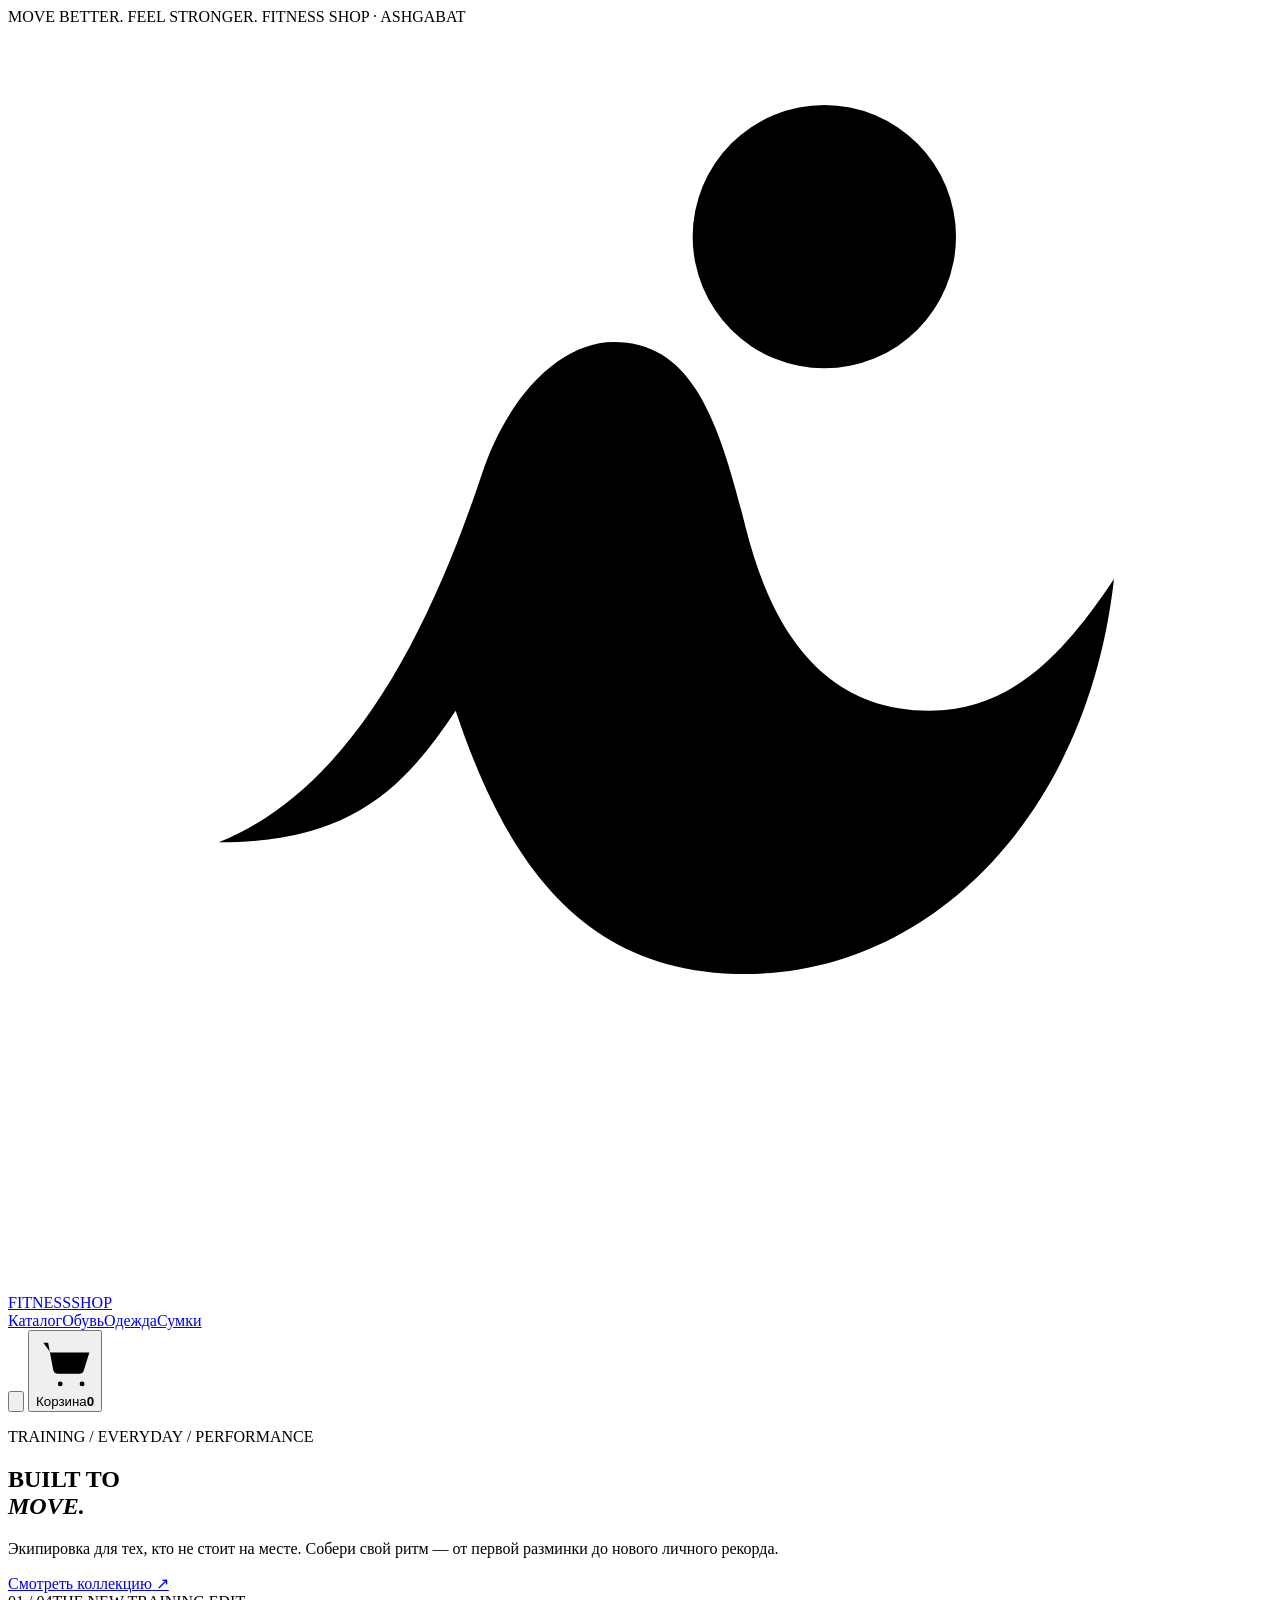
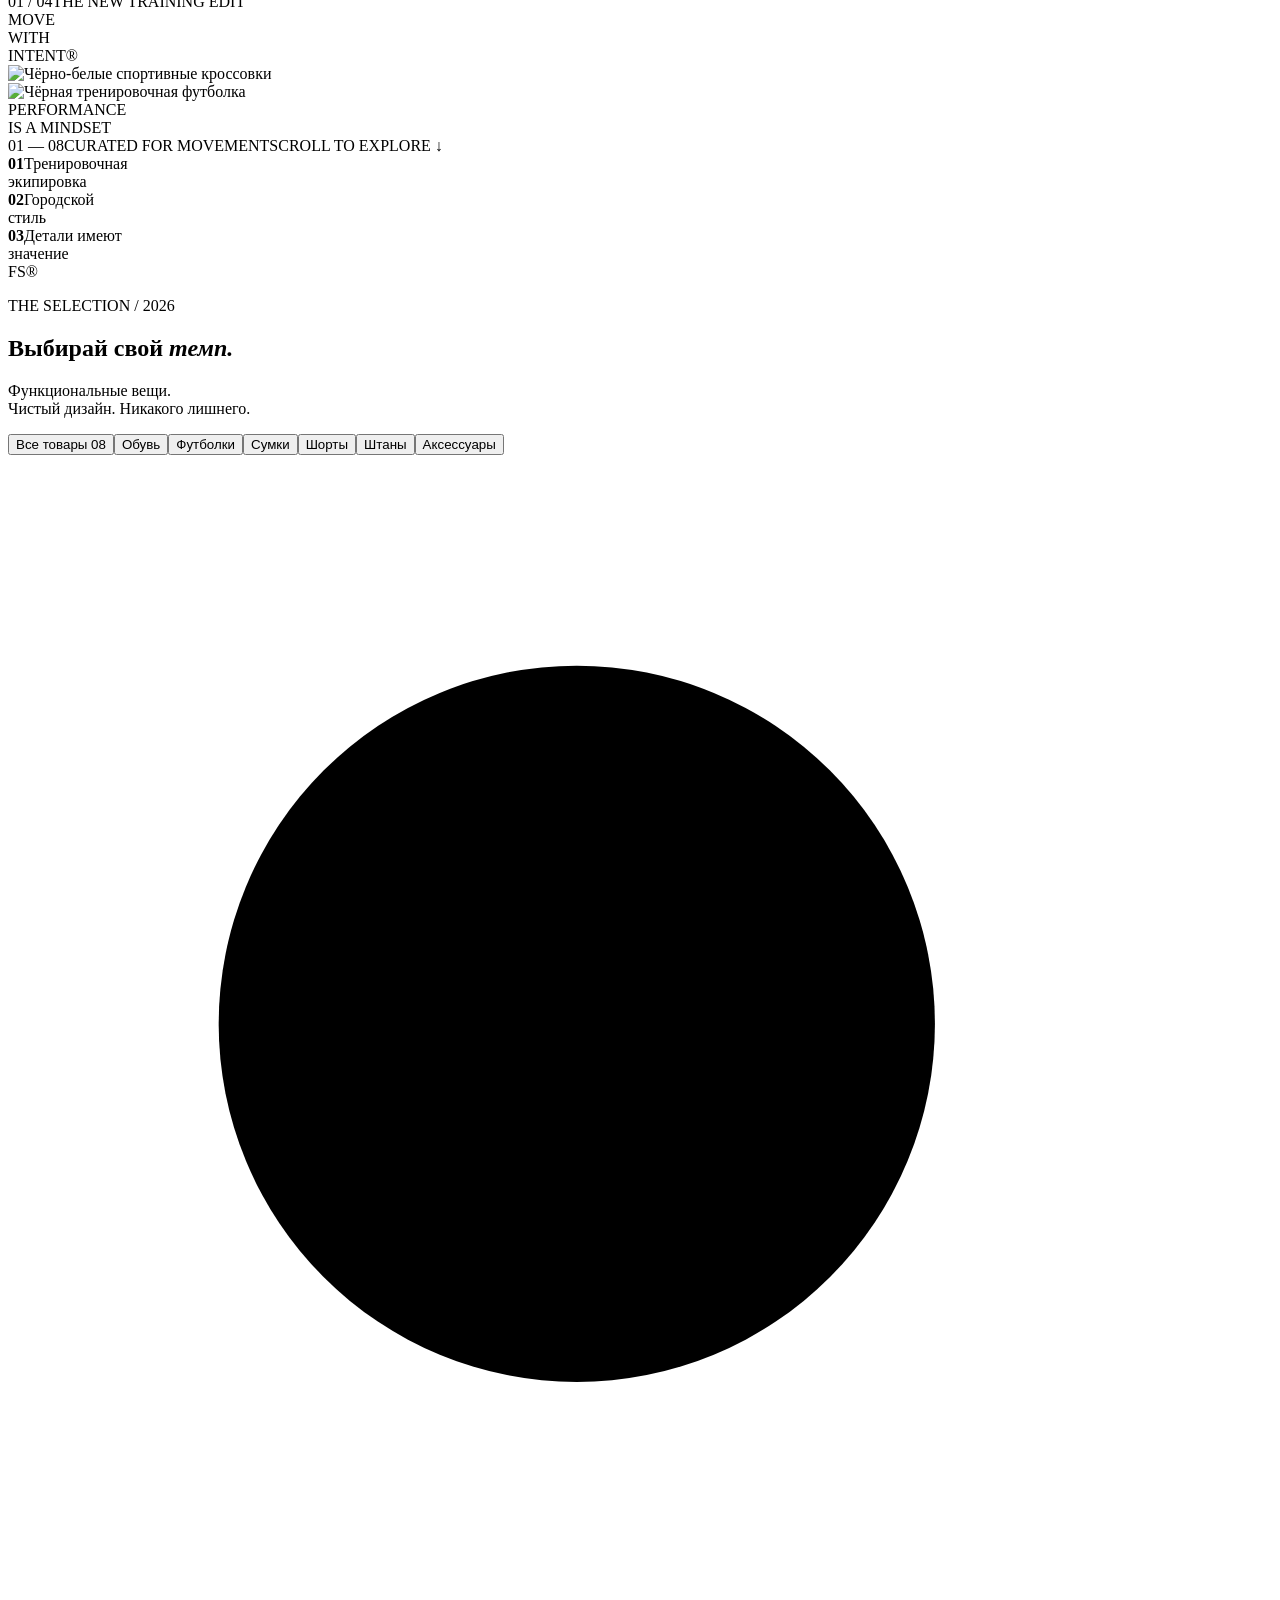
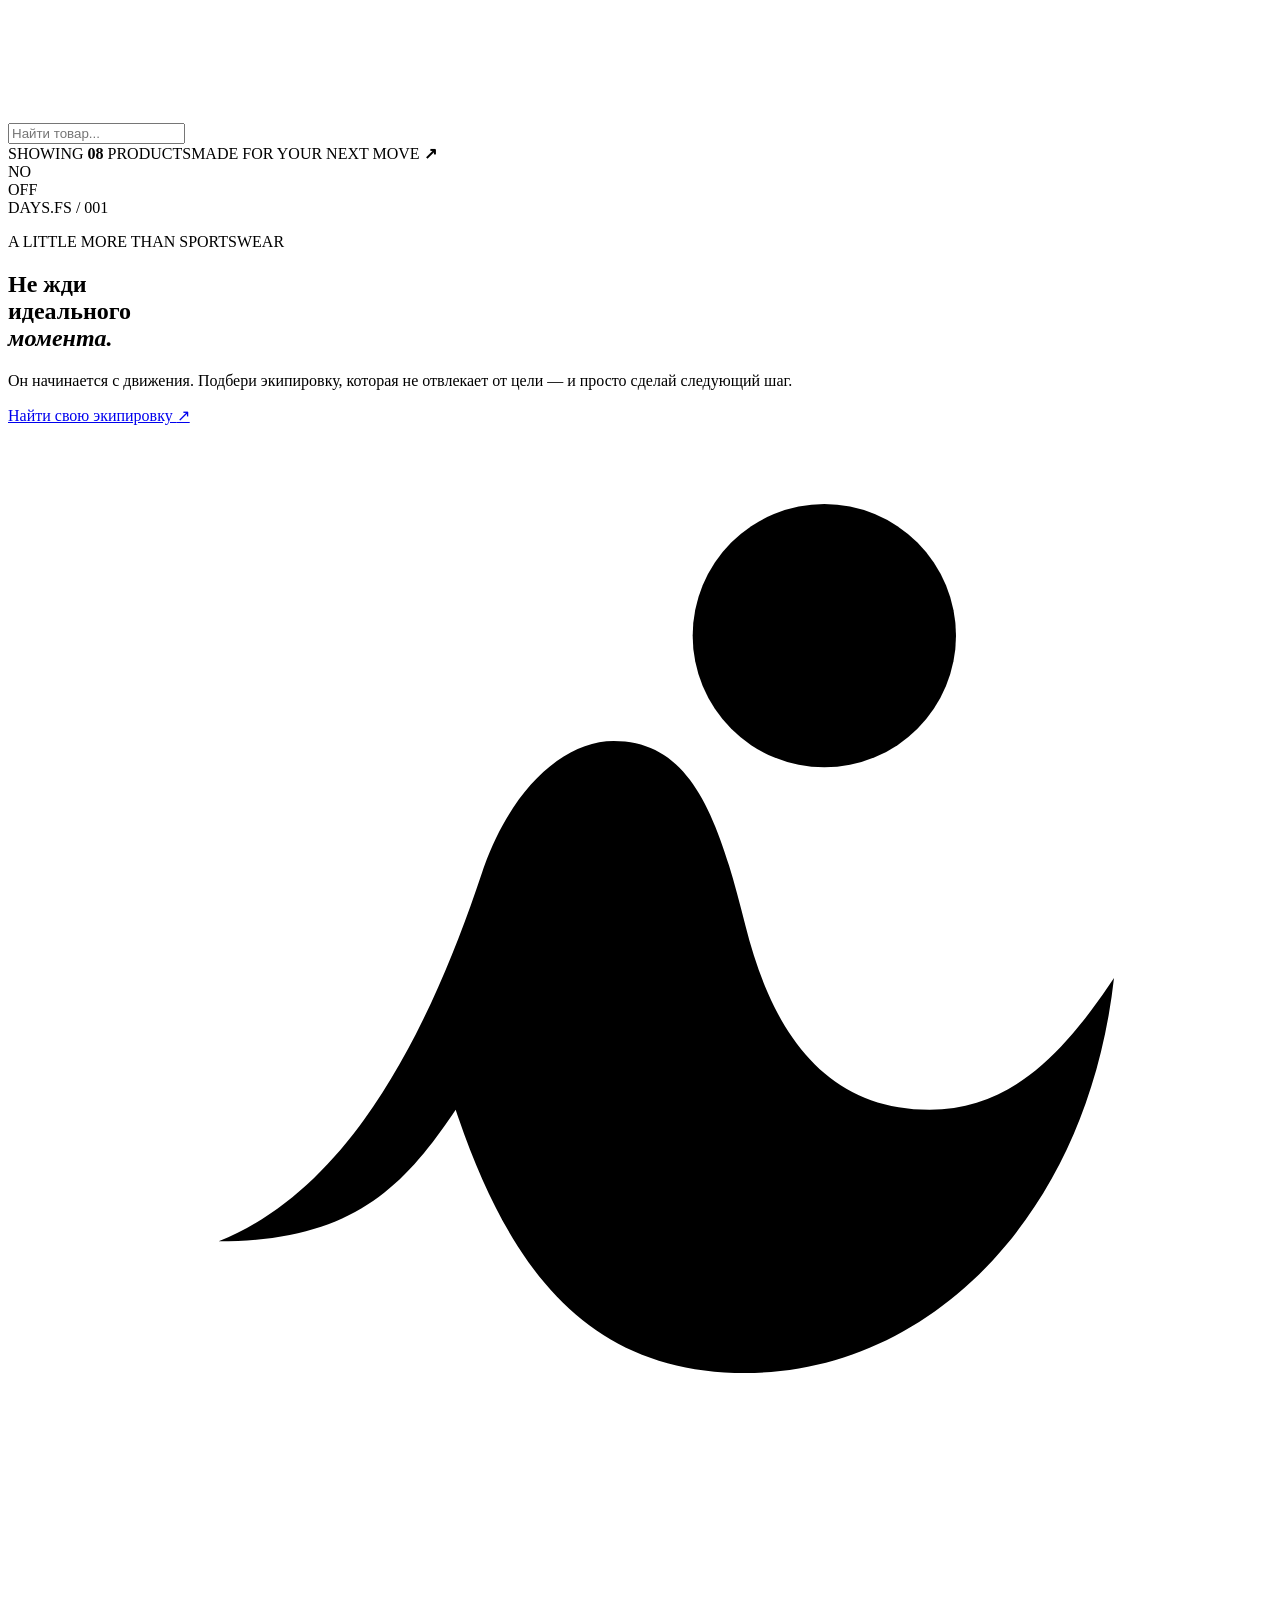
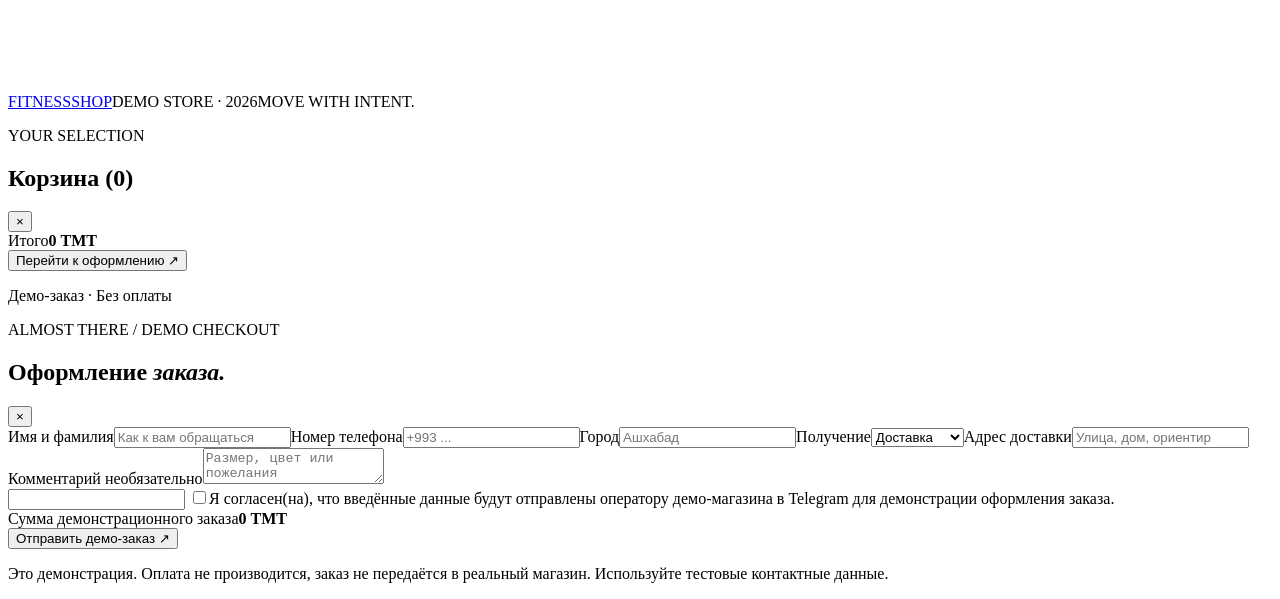
==== static/index.html @ 8b92c431 "Rename index.html to static/index.html" ====
<!doctype html>
<html lang="ru">
<head>
  <meta charset="utf-8">
  <meta name="viewport" content="width=device-width, initial-scale=1, viewport-fit=cover">
  <meta name="theme-color" content="#09090d">
  <meta name="description" content="Fitness Shop — спортивная одежда, обувь и аксессуары.">
  <title>FITNESS SHOP — Move with intent</title>
  <link rel="preload" href="/static/style.css" as="style">
  <link rel="stylesheet" href="/static/style.css">
</head>
<body>
  <div class="announcement"><span class="pulse"></span> MOVE BETTER. FEEL STRONGER. <span class="announcement-right">FITNESS SHOP · ASHGABAT</span></div>
  <header class="site-header">
    <a class="brand" href="#home" aria-label="Fitness Shop — главная">
      <span class="brand-mark" aria-hidden="true"><svg viewBox="0 0 48 48"><path d="M8 31c5-2 8-8 10-14 1-3 3-5 5-5 3 0 4 3 5 7 1 4 3 7 7 7 3 0 5-2 7-5-1 9-7 15-14 15-6 0-9-4-11-10-2 3-4 5-9 5Z"/><circle cx="31" cy="8" r="5"/></svg></span>
      <span class="brand-type">FITNESS<span>SHOP</span></span>
    </a>
    <nav class="desktop-nav" aria-label="Основная навигация">
      <a href="#catalog">Каталог</a><a href="#catalog" data-filter-link="Кроссовки">Обувь</a><a href="#catalog" data-filter-link="Футболки">Одежда</a><a href="#catalog" data-filter-link="Сумки">Сумки</a>
    </nav>
    <div class="header-actions">
      <button class="icon-button search-toggle" id="searchToggle" aria-label="Поиск"><svg viewBox="0 0 24 24"><circle cx="10.8" cy="10.8" r="6.8"/><path d="m16 16 5 5"/></svg></button>
      <button class="cart-button" id="openCart" aria-label="Открыть корзину"><svg viewBox="0 0 24 24"><path d="M3 4h2l2.1 11.2a2 2 0 0 0 2 1.6h8.7a2 2 0 0 0 2-1.6L22 8H6"/><circle cx="10" cy="21" r="1"/><circle cx="19" cy="21" r="1"/></svg><span>Корзина</span><b id="cartCount">0</b></button>
    </div>
  </header>

  <main id="home">
    <section class="hero">
      <div class="hero-copy">
        <p class="eyebrow"><span></span> TRAINING / EVERYDAY / PERFORMANCE</p>
        <h1>BUILT TO<br><em>MOVE.</em></h1>
        <p class="hero-description">Экипировка для тех, кто не стоит на месте. Собери свой ритм — от первой разминки до нового личного рекорда.</p>
        <a class="primary-cta" href="#catalog">Смотреть коллекцию <span>↗</span></a>
        <div class="hero-meta"><span>01 / 04</span><span class="meta-line"></span><span>THE NEW TRAINING EDIT</span></div>
      </div>
      <div class="hero-visual" aria-label="Спортивная экипировка">
        <div class="hero-orbit orbit-one"></div><div class="hero-orbit orbit-two"></div>
        <div class="hero-stamp">MOVE<br>WITH<br>INTENT<span>®</span></div>
        <div class="hero-product hero-shoe"><img alt="Чёрно-белые спортивные кроссовки"></div>
        <div class="hero-product hero-shirt"><img alt="Чёрная тренировочная футболка"></div>
        <div class="hero-side-note">PERFORMANCE<br>IS A MINDSET</div>
      </div>
      <div class="hero-bottom"><span>01 — 08</span><span>CURATED FOR MOVEMENT</span><span>SCROLL TO EXPLORE ↓</span></div>
    </section>

    <section class="trust-strip" aria-label="Преимущества"><div><b>01</b><span>Тренировочная<br>экипировка</span></div><div><b>02</b><span>Городской<br>стиль</span></div><div><b>03</b><span>Детали имеют<br>значение</span></div><div class="strip-mark">FS<span>®</span></div></section>

    <section class="catalog-section" id="catalog">
      <div class="section-heading"><div><p class="eyebrow">THE SELECTION / 2026</p><h2>Выбирай свой <em>темп.</em></h2></div><p class="section-note">Функциональные вещи.<br>Чистый дизайн. Никакого лишнего.</p></div>
      <div class="catalog-toolbar">
        <div class="category-tabs" id="categoryTabs"><button class="active" data-category="Все">Все товары <span>08</span></button><button data-category="Кроссовки">Обувь</button><button data-category="Футболки">Футболки</button><button data-category="Сумки">Сумки</button><button data-category="Шорты">Шорты</button><button data-category="Штаны">Штаны</button><button data-category="Аксессуары">Аксессуары</button></div>
        <label class="search-field" id="searchField"><svg viewBox="0 0 24 24"><circle cx="10.8" cy="10.8" r="6.8"/><path d="m16 16 5 5"/></svg><input id="productSearch" type="search" placeholder="Найти товар..." autocomplete="off"></label>
      </div>
      <div class="product-grid" id="productGrid" aria-live="polite"></div>
      <div class="catalog-foot"><span>SHOWING <b id="showingCount">08</b> PRODUCTS</span><span>MADE FOR YOUR NEXT MOVE <b>↗</b></span></div>
    </section>

    <section class="manifesto"><div class="manifesto-art"><span class="manifesto-ring"></span><span class="manifesto-word">NO<br>OFF<br>DAYS.</span><span class="manifesto-index">FS / 001</span></div><div class="manifesto-copy"><p class="eyebrow">A LITTLE MORE THAN SPORTSWEAR</p><h2>Не жди<br>идеального<br><em>момента.</em></h2><p>Он начинается с движения. Подбери экипировку, которая не отвлекает от цели — и просто сделай следующий шаг.</p><a href="#catalog" class="text-link">Найти свою экипировку <span>↗</span></a></div></section>
  </main>

  <footer class="footer"><a class="brand footer-brand" href="#home"><span class="brand-mark"><svg viewBox="0 0 48 48"><path d="M8 31c5-2 8-8 10-14 1-3 3-5 5-5 3 0 4 3 5 7 1 4 3 7 7 7 3 0 5-2 7-5-1 9-7 15-14 15-6 0-9-4-11-10-2 3-4 5-9 5Z"/><circle cx="31" cy="8" r="5"/></svg></span><span class="brand-type">FITNESS<span>SHOP</span></span></a><span>DEMO STORE · 2026</span><span>MOVE WITH INTENT.</span></footer>

  <div class="overlay" id="overlay"></div>
  <aside class="cart-drawer" id="cartDrawer" aria-label="Корзина" aria-hidden="true">
    <div class="drawer-head"><div><p class="eyebrow">YOUR SELECTION</p><h2>Корзина <span id="drawerCount">(0)</span></h2></div><button class="close-button" id="closeCart" aria-label="Закрыть">×</button></div>
    <div class="cart-items" id="cartItems"></div>
    <div class="cart-bottom"><div class="subtotal"><span>Итого</span><b id="cartTotal">0 TMT</b></div><button class="primary-cta checkout-start" id="checkoutStart">Перейти к оформлению <span>↗</span></button><p>Демо-заказ · Без оплаты</p></div>
  </aside>

  <section class="checkout-modal" id="checkoutModal" role="dialog" aria-modal="true" aria-labelledby="checkoutTitle" aria-hidden="true">
    <div class="checkout-head"><div><p class="eyebrow">ALMOST THERE / DEMO CHECKOUT</p><h2 id="checkoutTitle">Оформление <em>заказа.</em></h2></div><button class="close-button" id="closeCheckout" aria-label="Закрыть">×</button></div>
    <form id="checkoutForm" novalidate>
      <div class="form-grid"><label>Имя и фамилия<input name="name" autocomplete="name" maxlength="80" placeholder="Как к вам обращаться" required></label><label>Номер телефона<input name="phone" type="tel" autocomplete="tel" maxlength="40" placeholder="+993 ..." required></label><label>Город<input name="city" autocomplete="address-level2" maxlength="80" placeholder="Ашхабад" required></label><label>Получение<select name="method" id="deliveryMethod"><option value="delivery">Доставка</option><option value="pickup">Самовывоз</option></select></label><label class="address-field full-width">Адрес доставки<input name="address" autocomplete="street-address" maxlength="180" placeholder="Улица, дом, ориентир"></label><label class="full-width">Комментарий <span class="optional">необязательно</span><textarea name="comment" rows="2" maxlength="300" placeholder="Размер, цвет или пожелания"></textarea></label></div>
      <input class="hp-field" type="text" name="website" tabindex="-1" autocomplete="off" aria-hidden="true">
      <label class="consent"><input type="checkbox" name="consent" required><span>Я согласен(на), что введённые данные будут отправлены оператору демо-магазина в Telegram для демонстрации оформления заказа.</span></label>
      <div class="checkout-summary"><span>Сумма демонстрационного заказа</span><b id="checkoutTotal">0 TMT</b></div>
      <button class="primary-cta submit-order" type="submit" id="submitOrder">Отправить демо-заказ <span>↗</span></button>
      <p class="form-disclaimer">Это демонстрация. Оплата не производится, заказ не передаётся в реальный магазин. Используйте тестовые контактные данные.</p>
      <div class="form-message" id="formMessage" role="status"></div>
    </form>
  </section>
  <div class="toast" id="toast" role="status"></div>
  <script src="/static/script.js" defer></script>
</body>
</html>
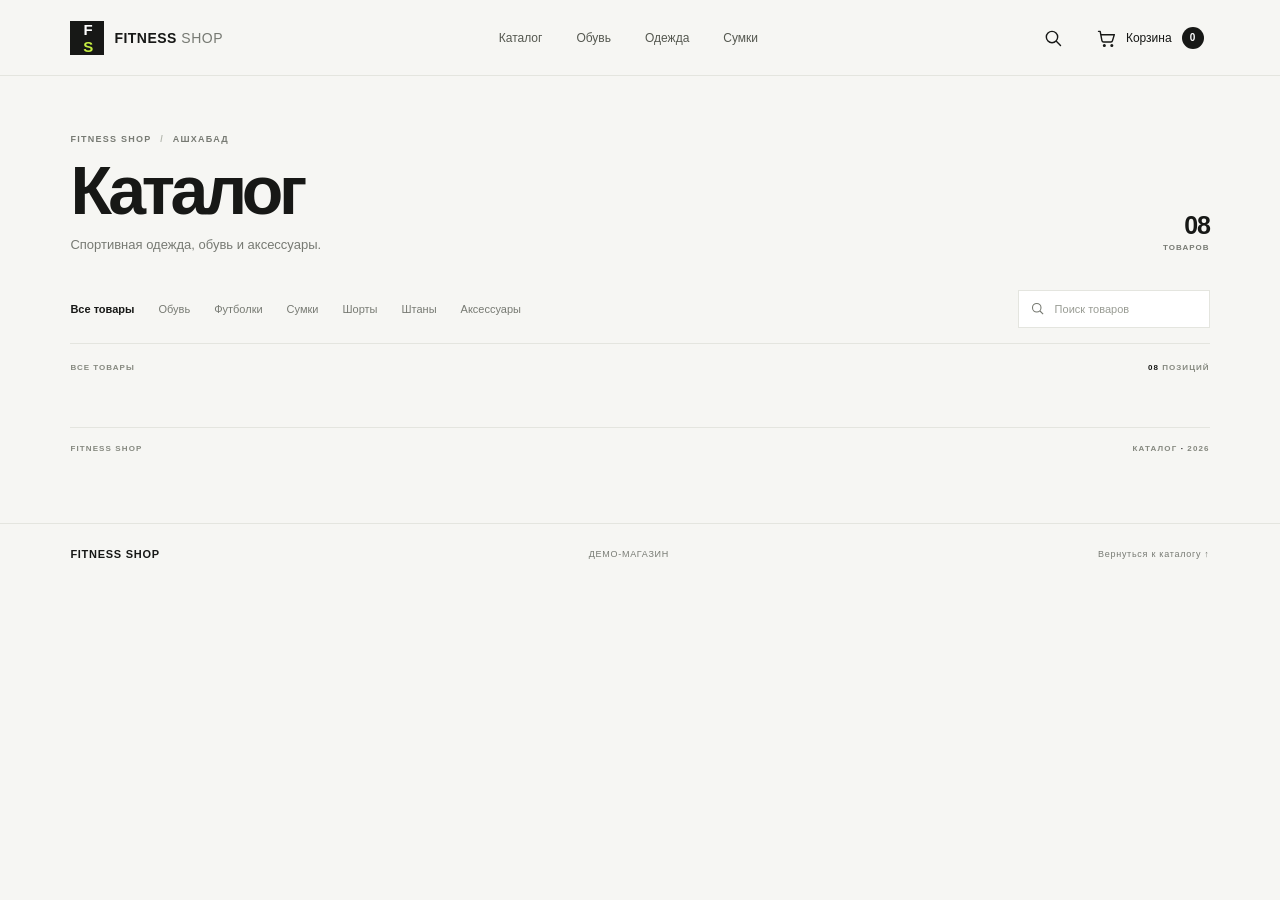
==== commit 7ea0bd44: "Rename index.html to static/index.html" ====
--- a/static/index.html
+++ b/static/index.html
@@ -3,84 +3,206 @@
 <head>
   <meta charset="utf-8">
   <meta name="viewport" content="width=device-width, initial-scale=1, viewport-fit=cover">
-  <meta name="theme-color" content="#09090d">
+  <meta name="theme-color" content="#f6f6f3">
   <meta name="description" content="Fitness Shop — спортивная одежда, обувь и аксессуары.">
-  <title>FITNESS SHOP — Move with intent</title>
+  <title>Fitness Shop — Каталог</title>
   <link rel="preload" href="/static/style.css" as="style">
   <link rel="stylesheet" href="/static/style.css">
 </head>
 <body>
-  <div class="announcement"><span class="pulse"></span> MOVE BETTER. FEEL STRONGER. <span class="announcement-right">FITNESS SHOP · ASHGABAT</span></div>
-  <header class="site-header">
+  <header class="site-header" id="home">
+    <button class="icon-button menu-toggle" id="menuToggle" aria-label="Открыть меню" aria-expanded="false">
+      <svg viewBox="0 0 24 24" aria-hidden="true"><path d="M4 7h16M4 12h16M4 17h16"/></svg>
+    </button>
+
     <a class="brand" href="#home" aria-label="Fitness Shop — главная">
-      <span class="brand-mark" aria-hidden="true"><svg viewBox="0 0 48 48"><path d="M8 31c5-2 8-8 10-14 1-3 3-5 5-5 3 0 4 3 5 7 1 4 3 7 7 7 3 0 5-2 7-5-1 9-7 15-14 15-6 0-9-4-11-10-2 3-4 5-9 5Z"/><circle cx="31" cy="8" r="5"/></svg></span>
-      <span class="brand-type">FITNESS<span>SHOP</span></span>
+      <span class="brand-mark" aria-hidden="true">F<span>S</span></span>
+      <span class="brand-type">FITNESS <b>SHOP</b></span>
     </a>
+
     <nav class="desktop-nav" aria-label="Основная навигация">
-      <a href="#catalog">Каталог</a><a href="#catalog" data-filter-link="Кроссовки">Обувь</a><a href="#catalog" data-filter-link="Футболки">Одежда</a><a href="#catalog" data-filter-link="Сумки">Сумки</a>
+      <a href="#catalog">Каталог</a>
+      <a href="#catalog" data-filter-link="Кроссовки">Обувь</a>
+      <a href="#catalog" data-filter-link="Футболки">Одежда</a>
+      <a href="#catalog" data-filter-link="Сумки">Сумки</a>
     </nav>
+
     <div class="header-actions">
-      <button class="icon-button search-toggle" id="searchToggle" aria-label="Поиск"><svg viewBox="0 0 24 24"><circle cx="10.8" cy="10.8" r="6.8"/><path d="m16 16 5 5"/></svg></button>
-      <button class="cart-button" id="openCart" aria-label="Открыть корзину"><svg viewBox="0 0 24 24"><path d="M3 4h2l2.1 11.2a2 2 0 0 0 2 1.6h8.7a2 2 0 0 0 2-1.6L22 8H6"/><circle cx="10" cy="21" r="1"/><circle cx="19" cy="21" r="1"/></svg><span>Корзина</span><b id="cartCount">0</b></button>
+      <button class="icon-button search-toggle" id="searchToggle" aria-label="Поиск">
+        <svg viewBox="0 0 24 24" aria-hidden="true"><circle cx="10.8" cy="10.8" r="6.8"/><path d="m16 16 5 5"/></svg>
+      </button>
+      <button class="cart-button" id="openCart" aria-label="Открыть корзину">
+        <svg viewBox="0 0 24 24" aria-hidden="true"><path d="M3 4h2l2.1 11.2a2 2 0 0 0 2 1.6h8.7a2 2 0 0 0 2-1.6L22 8H6"/><circle cx="10" cy="21" r="1"/><circle cx="19" cy="21" r="1"/></svg>
+        <span>Корзина</span><b id="cartCount">0</b>
+      </button>
     </div>
   </header>
 
-  <main id="home">
-    <section class="hero">
-      <div class="hero-copy">
-        <p class="eyebrow"><span></span> TRAINING / EVERYDAY / PERFORMANCE</p>
-        <h1>BUILT TO<br><em>MOVE.</em></h1>
-        <p class="hero-description">Экипировка для тех, кто не стоит на месте. Собери свой ритм — от первой разминки до нового личного рекорда.</p>
-        <a class="primary-cta" href="#catalog">Смотреть коллекцию <span>↗</span></a>
-        <div class="hero-meta"><span>01 / 04</span><span class="meta-line"></span><span>THE NEW TRAINING EDIT</span></div>
-      </div>
-      <div class="hero-visual" aria-label="Спортивная экипировка">
-        <div class="hero-orbit orbit-one"></div><div class="hero-orbit orbit-two"></div>
-        <div class="hero-stamp">MOVE<br>WITH<br>INTENT<span>®</span></div>
-        <div class="hero-product hero-shoe"><img alt="Чёрно-белые спортивные кроссовки"></div>
-        <div class="hero-product hero-shirt"><img alt="Чёрная тренировочная футболка"></div>
-        <div class="hero-side-note">PERFORMANCE<br>IS A MINDSET</div>
-      </div>
-      <div class="hero-bottom"><span>01 — 08</span><span>CURATED FOR MOVEMENT</span><span>SCROLL TO EXPLORE ↓</span></div>
+  <main id="main">
+    <section class="catalog-section" id="catalog">
+      <div class="catalog-topline">
+        <div>
+          <p class="eyebrow">FITNESS SHOP <span> / </span> АШХАБАД</p>
+          <h1>Каталог</h1>
+          <p class="catalog-intro">Спортивная одежда, обувь и аксессуары.</p>
+        </div>
+        <span class="catalog-total">08 <small>ТОВАРОВ</small></span>
+      </div>
+
+      <div class="catalog-toolbar">
+        <div class="category-tabs" id="categoryTabs" aria-label="Категории товаров">
+          <button class="active" data-category="Все">Все товары</button>
+          <button data-category="Кроссовки">Обувь</button>
+          <button data-category="Футболки">Футболки</button>
+          <button data-category="Сумки">Сумки</button>
+          <button data-category="Шорты">Шорты</button>
+          <button data-category="Штаны">Штаны</button>
+          <button data-category="Аксессуары">Аксессуары</button>
+        </div>
+        <label class="search-field" id="searchField">
+          <svg viewBox="0 0 24 24" aria-hidden="true"><circle cx="10.8" cy="10.8" r="6.8"/><path d="m16 16 5 5"/></svg>
+          <input id="productSearch" type="search" placeholder="Поиск товаров" autocomplete="off" aria-label="Поиск товаров">
+        </label>
+      </div>
+
+      <div class="catalog-meta">
+        <span>ВСЕ ТОВАРЫ</span>
+        <span><b id="showingCount">08</b> ПОЗИЦИЙ</span>
+      </div>
+      <div class="product-grid" id="productGrid" aria-live="polite"></div>
+      <div class="catalog-foot"><span>FITNESS SHOP</span><span>КАТАЛОГ <b>·</b> 2026</span></div>
     </section>
-
-    <section class="trust-strip" aria-label="Преимущества"><div><b>01</b><span>Тренировочная<br>экипировка</span></div><div><b>02</b><span>Городской<br>стиль</span></div><div><b>03</b><span>Детали имеют<br>значение</span></div><div class="strip-mark">FS<span>®</span></div></section>
-
-    <section class="catalog-section" id="catalog">
-      <div class="section-heading"><div><p class="eyebrow">THE SELECTION / 2026</p><h2>Выбирай свой <em>темп.</em></h2></div><p class="section-note">Функциональные вещи.<br>Чистый дизайн. Никакого лишнего.</p></div>
-      <div class="catalog-toolbar">
-        <div class="category-tabs" id="categoryTabs"><button class="active" data-category="Все">Все товары <span>08</span></button><button data-category="Кроссовки">Обувь</button><button data-category="Футболки">Футболки</button><button data-category="Сумки">Сумки</button><button data-category="Шорты">Шорты</button><button data-category="Штаны">Штаны</button><button data-category="Аксессуары">Аксессуары</button></div>
-        <label class="search-field" id="searchField"><svg viewBox="0 0 24 24"><circle cx="10.8" cy="10.8" r="6.8"/><path d="m16 16 5 5"/></svg><input id="productSearch" type="search" placeholder="Найти товар..." autocomplete="off"></label>
-      </div>
-      <div class="product-grid" id="productGrid" aria-live="polite"></div>
-      <div class="catalog-foot"><span>SHOWING <b id="showingCount">08</b> PRODUCTS</span><span>MADE FOR YOUR NEXT MOVE <b>↗</b></span></div>
-    </section>
-
-    <section class="manifesto"><div class="manifesto-art"><span class="manifesto-ring"></span><span class="manifesto-word">NO<br>OFF<br>DAYS.</span><span class="manifesto-index">FS / 001</span></div><div class="manifesto-copy"><p class="eyebrow">A LITTLE MORE THAN SPORTSWEAR</p><h2>Не жди<br>идеального<br><em>момента.</em></h2><p>Он начинается с движения. Подбери экипировку, которая не отвлекает от цели — и просто сделай следующий шаг.</p><a href="#catalog" class="text-link">Найти свою экипировку <span>↗</span></a></div></section>
   </main>
 
-  <footer class="footer"><a class="brand footer-brand" href="#home"><span class="brand-mark"><svg viewBox="0 0 48 48"><path d="M8 31c5-2 8-8 10-14 1-3 3-5 5-5 3 0 4 3 5 7 1 4 3 7 7 7 3 0 5-2 7-5-1 9-7 15-14 15-6 0-9-4-11-10-2 3-4 5-9 5Z"/><circle cx="31" cy="8" r="5"/></svg></span><span class="brand-type">FITNESS<span>SHOP</span></span></a><span>DEMO STORE · 2026</span><span>MOVE WITH INTENT.</span></footer>
+  <footer class="footer">
+    <a class="footer-brand" href="#home">FITNESS SHOP</a>
+    <span>ДЕМО-МАГАЗИН</span>
+    <a href="#catalog">Вернуться к каталогу ↑</a>
+  </footer>
+
+  <nav class="bottom-nav" aria-label="Нижняя навигация">
+    <a class="bottom-link active" href="#home">
+      <svg viewBox="0 0 24 24" aria-hidden="true"><path d="m3 10 9-7 9 7v10a1 1 0 0 1-1 1h-5v-7H9v7H4a1 1 0 0 1-1-1Z"/></svg>
+      <span>Главная</span>
+    </a>
+    <a class="bottom-link" href="#catalog">
+      <svg viewBox="0 0 24 24" aria-hidden="true"><rect x="4" y="4" width="6" height="6" rx="1"/><rect x="14" y="4" width="6" height="6" rx="1"/><rect x="4" y="14" width="6" height="6" rx="1"/><rect x="14" y="14" width="6" height="6" rx="1"/></svg>
+      <span>Каталог</span>
+    </a>
+    <button class="bottom-link" type="button" id="bottomSearch">
+      <svg viewBox="0 0 24 24" aria-hidden="true"><circle cx="10.8" cy="10.8" r="6.8"/><path d="m16 16 5 5"/></svg>
+      <span>Поиск</span>
+    </button>
+    <button class="bottom-link bottom-cart" type="button" id="bottomCart">
+      <span class="bottom-cart-icon"><svg viewBox="0 0 24 24" aria-hidden="true"><path d="M3 4h2l2.1 11.2a2 2 0 0 0 2 1.6h8.7a2 2 0 0 0 2-1.6L22 8H6"/><circle cx="10" cy="21" r="1"/><circle cx="19" cy="21" r="1"/></svg><i id="bottomCartCount">0</i></span>
+      <span>Корзина</span>
+    </button>
+  </nav>
 
   <div class="overlay" id="overlay"></div>
+
+  <aside class="menu-drawer" id="menuDrawer" aria-label="Меню магазина" aria-hidden="true">
+    <div class="menu-head">
+      <a class="brand" href="#home"><span class="brand-mark">F<span>S</span></span><span class="brand-type">FITNESS <b>SHOP</b></span></a>
+      <button class="close-button" id="menuClose" aria-label="Закрыть меню">×</button>
+    </div>
+    <p class="menu-caption">НАВИГАЦИЯ</p>
+    <nav class="menu-links">
+      <a href="#catalog">Все товары <span>↗</span></a>
+      <a href="#catalog" data-filter-link="Кроссовки">Обувь <span>↗</span></a>
+      <a href="#catalog" data-filter-link="Футболки">Футболки <span>↗</span></a>
+      <a href="#catalog" data-filter-link="Сумки">Сумки <span>↗</span></a>
+      <a href="#catalog" data-filter-link="Шорты">Шорты <span>↗</span></a>
+      <a href="#catalog" data-filter-link="Штаны">Штаны <span>↗</span></a>
+      <a href="#catalog" data-filter-link="Аксессуары">Аксессуары <span>↗</span></a>
+    </nav>
+    <div class="menu-bottom">
+      <span>FITNESS SHOP</span>
+      <small>Демонстрационная версия магазина</small>
+    </div>
+  </aside>
+
   <aside class="cart-drawer" id="cartDrawer" aria-label="Корзина" aria-hidden="true">
-    <div class="drawer-head"><div><p class="eyebrow">YOUR SELECTION</p><h2>Корзина <span id="drawerCount">(0)</span></h2></div><button class="close-button" id="closeCart" aria-label="Закрыть">×</button></div>
+    <div class="drawer-head">
+      <div><p class="eyebrow">ВАШ ЗАКАЗ</p><h2>Корзина <span id="drawerCount">(0)</span></h2></div>
+      <button class="close-button" id="closeCart" aria-label="Закрыть">×</button>
+    </div>
     <div class="cart-items" id="cartItems"></div>
-    <div class="cart-bottom"><div class="subtotal"><span>Итого</span><b id="cartTotal">0 TMT</b></div><button class="primary-cta checkout-start" id="checkoutStart">Перейти к оформлению <span>↗</span></button><p>Демо-заказ · Без оплаты</p></div>
+    <div class="cart-bottom">
+      <div class="subtotal"><span>Итого</span><b id="cartTotal">0 TMT</b></div>
+      <button class="primary-cta checkout-start" id="checkoutStart">Перейти к оформлению <span>→</span></button>
+      <p>Демо-заказ · Без оплаты</p>
+    </div>
   </aside>
 
   <section class="checkout-modal" id="checkoutModal" role="dialog" aria-modal="true" aria-labelledby="checkoutTitle" aria-hidden="true">
-    <div class="checkout-head"><div><p class="eyebrow">ALMOST THERE / DEMO CHECKOUT</p><h2 id="checkoutTitle">Оформление <em>заказа.</em></h2></div><button class="close-button" id="closeCheckout" aria-label="Закрыть">×</button></div>
+    <div class="checkout-head">
+      <div><p class="eyebrow">ДЕМО-ОФОРМЛЕНИЕ</p><h2 id="checkoutTitle">Оформление заказа</h2></div>
+      <button class="close-button" id="closeCheckout" aria-label="Закрыть">×</button>
+    </div>
     <form id="checkoutForm" novalidate>
-      <div class="form-grid"><label>Имя и фамилия<input name="name" autocomplete="name" maxlength="80" placeholder="Как к вам обращаться" required></label><label>Номер телефона<input name="phone" type="tel" autocomplete="tel" maxlength="40" placeholder="+993 ..." required></label><label>Город<input name="city" autocomplete="address-level2" maxlength="80" placeholder="Ашхабад" required></label><label>Получение<select name="method" id="deliveryMethod"><option value="delivery">Доставка</option><option value="pickup">Самовывоз</option></select></label><label class="address-field full-width">Адрес доставки<input name="address" autocomplete="street-address" maxlength="180" placeholder="Улица, дом, ориентир"></label><label class="full-width">Комментарий <span class="optional">необязательно</span><textarea name="comment" rows="2" maxlength="300" placeholder="Размер, цвет или пожелания"></textarea></label></div>
+      <div class="form-grid">
+        <label>Имя и фамилия<input name="name" autocomplete="name" maxlength="80" placeholder="Как к вам обращаться" required></label>
+        <label>Номер телефона<input name="phone" type="tel" autocomplete="tel" maxlength="40" placeholder="+993 ..." required></label>
+        <label>Город<input name="city" autocomplete="address-level2" maxlength="80" placeholder="Ашхабад" required></label>
+        <label>Получение<select name="method" id="deliveryMethod"><option value="delivery">Доставка</option><option value="pickup">Самовывоз</option></select></label>
+        <label class="address-field full-width">Адрес доставки<input name="address" autocomplete="street-address" maxlength="180" placeholder="Улица, дом, ориентир"></label>
+        <label class="full-width">Комментарий <span class="optional">необязательно</span><textarea name="comment" rows="2" maxlength="300" placeholder="Размер, цвет или пожелания"></textarea></label>
+      </div>
       <input class="hp-field" type="text" name="website" tabindex="-1" autocomplete="off" aria-hidden="true">
       <label class="consent"><input type="checkbox" name="consent" required><span>Я согласен(на), что введённые данные будут отправлены оператору демо-магазина в Telegram для демонстрации оформления заказа.</span></label>
       <div class="checkout-summary"><span>Сумма демонстрационного заказа</span><b id="checkoutTotal">0 TMT</b></div>
-      <button class="primary-cta submit-order" type="submit" id="submitOrder">Отправить демо-заказ <span>↗</span></button>
+      <button class="primary-cta submit-order" type="submit" id="submitOrder">Отправить демо-заказ <span>→</span></button>
       <p class="form-disclaimer">Это демонстрация. Оплата не производится, заказ не передаётся в реальный магазин. Используйте тестовые контактные данные.</p>
       <div class="form-message" id="formMessage" role="status"></div>
     </form>
   </section>
+
   <div class="toast" id="toast" role="status"></div>
+
+  <script>
+    (() => {
+      const menu = document.getElementById('menuDrawer');
+      const overlay = document.getElementById('overlay');
+      const toggle = document.getElementById('menuToggle');
+      const close = document.getElementById('menuClose');
+      const openMenu = () => {
+        menu.classList.add('open');
+        menu.setAttribute('aria-hidden', 'false');
+        toggle.setAttribute('aria-expanded', 'true');
+        overlay.classList.add('visible');
+        document.body.classList.add('locked');
+      };
+      const closeMenu = () => {
+        menu.classList.remove('open');
+        menu.setAttribute('aria-hidden', 'true');
+        toggle.setAttribute('aria-expanded', 'false');
+        if (!document.getElementById('cartDrawer').classList.contains('open') &&
+            !document.getElementById('checkoutModal').classList.contains('open')) {
+          overlay.classList.remove('visible');
+          document.body.classList.remove('locked');
+        }
+      };
+      toggle.addEventListener('click', openMenu);
+      close.addEventListener('click', closeMenu);
+      overlay.addEventListener('click', closeMenu);
+      menu.querySelectorAll('a').forEach(link => link.addEventListener('click', closeMenu));
+      document.getElementById('bottomSearch').addEventListener('click', () => {
+        document.getElementById('searchToggle').click();
+      });
+      document.getElementById('bottomCart').addEventListener('click', () => {
+        document.getElementById('openCart').click();
+      });
+      document.addEventListener('keydown', event => {
+        if (event.key === 'Escape') closeMenu();
+      });
+      const count = document.getElementById('cartCount');
+      const bottomCount = document.getElementById('bottomCartCount');
+      const observer = new MutationObserver(() => bottomCount.textContent = count.textContent);
+      observer.observe(count, {childList:true, characterData:true, subtree:true});
+      bottomCount.textContent = count.textContent;
+    })();
+  </script>
   <script src="/static/script.js" defer></script>
 </body>
 </html>
--- a/static/style.css
+++ b/static/style.css
@@ -0,0 +1,202 @@
+:root{
+  --bg:#f6f6f3;
+  --surface:#ffffff;
+  --surface-soft:#efefeb;
+  --text:#171816;
+  --muted:#777a73;
+  --line:#e4e5df;
+  --accent:#c6ef42;
+  --dark:#171816;
+  --font:'DM Sans',Arial,sans-serif;
+  --display:'Manrope','DM Sans',Arial,sans-serif;
+  --radius:4px;
+}
+*{box-sizing:border-box}
+html{scroll-behavior:smooth;scroll-padding-top:90px}
+body{margin:0;background:var(--bg);color:var(--text);font-family:var(--font);-webkit-font-smoothing:antialiased}
+button,input,select,textarea{font:inherit}
+button,a{-webkit-tap-highlight-color:transparent}
+a{color:inherit;text-decoration:none}
+button{color:inherit}
+.site-header{height:76px;padding:0 5.5%;display:flex;align-items:center;justify-content:space-between;gap:28px;background:rgba(246,246,243,.96);border-bottom:1px solid var(--line);position:sticky;top:0;z-index:20;backdrop-filter:blur(14px)}
+.brand{display:flex;align-items:center;gap:10px;flex-shrink:0}
+.brand-mark{width:34px;height:34px;display:grid;place-items:center;background:var(--dark);color:#fff;font:800 15px var(--display);letter-spacing:-.1em}
+.brand-mark span{color:var(--accent)}
+.brand-type{font:800 14px var(--display);letter-spacing:.035em}
+.brand-type b{font-weight:500;color:var(--muted)}
+.desktop-nav{display:flex;gap:34px;margin:0 auto}
+.desktop-nav a{font-size:12px;color:#555850;transition:color .2s}
+.desktop-nav a:hover{color:#000}
+.header-actions{display:flex;align-items:center;gap:18px}
+.icon-button,.cart-button{border:0;background:none;cursor:pointer;display:flex;align-items:center;justify-content:center}
+.icon-button{width:38px;height:38px}
+.icon-button svg,.cart-button svg{width:20px;height:20px;stroke:currentColor;fill:none;stroke-width:1.7;stroke-linecap:round;stroke-linejoin:round}
+.cart-button{gap:10px;font-size:12px}
+.cart-button b{width:22px;height:22px;border-radius:50%;background:var(--dark);color:white;display:grid;place-items:center;font-size:10px}
+.menu-toggle{display:none}
+.catalog-section{max-width:1440px;margin:0 auto;padding:58px 5.5% 70px}
+.catalog-topline{display:flex;justify-content:space-between;align-items:flex-end;margin-bottom:38px}
+.eyebrow{font-size:9px;font-weight:800;letter-spacing:.14em;color:var(--muted);margin:0 0 13px}
+.eyebrow span{padding:0 5px;color:#b4b7ae}
+.catalog-topline h1{font:700 clamp(42px,6vw,68px)/.98 var(--display);letter-spacing:-.065em;margin:0}
+.catalog-intro{font-size:13px;color:var(--muted);margin:13px 0 0}
+.catalog-total{font:700 25px var(--display);letter-spacing:-.05em;text-align:right}
+.catalog-total small{display:block;font:600 8px var(--font);letter-spacing:.13em;color:var(--muted);margin-top:3px}
+.catalog-toolbar{display:flex;align-items:center;justify-content:space-between;gap:24px;padding:0 0 15px;border-bottom:1px solid var(--line)}
+.category-tabs{display:flex;gap:24px;overflow:auto;scrollbar-width:none}
+.category-tabs::-webkit-scrollbar{display:none}
+.category-tabs button{white-space:nowrap;border:0;background:none;padding:8px 0;color:#777a73;font-size:11px;cursor:pointer;position:relative}
+.category-tabs button.active{color:var(--text);font-weight:700}
+.category-tabs button.active:after{content:'';position:absolute;bottom:-16px;left:0;right:0;height:2px;background:var(--text)}
+.search-field{height:38px;display:flex;align-items:center;gap:8px;border:1px solid var(--line);background:var(--surface);padding:0 11px;min-width:190px}
+.search-field svg{width:15px;height:15px;stroke:#74776f;fill:none;stroke-width:1.7}
+.search-field input{width:145px;min-width:0;border:0;outline:0;background:transparent;font-size:11px;color:var(--text)}
+.search-field input::placeholder{color:#999c94}
+.catalog-meta{display:flex;justify-content:space-between;margin:19px 0 13px;font-size:8px;font-weight:700;letter-spacing:.13em;color:#85887f}
+.catalog-meta b{color:var(--text)}
+.product-grid{display:grid;grid-template-columns:repeat(4,minmax(0,1fr));gap:34px 16px}
+.product-card{min-width:0;position:relative}
+.product-image{height:clamp(190px,24vw,315px);position:relative;overflow:hidden;background:#ededea;display:grid;place-items:center}
+.product-image:after{content:'';position:absolute;inset:0;border:1px solid rgba(0,0,0,.025);pointer-events:none}
+.product-image img{width:88%;height:88%;object-fit:contain;mix-blend-mode:multiply;transition:transform .35s ease}
+.product-card:hover .product-image img{transform:scale(1.045)}
+.product-tag{position:absolute;z-index:2;top:12px;left:12px;padding:6px 8px;background:var(--accent);color:#20231a;font-size:8px;font-weight:800;letter-spacing:.04em}
+.quick-add{position:absolute;z-index:3;right:12px;bottom:12px;width:38px;height:38px;border:0;background:var(--dark);color:white;font-size:22px;line-height:1;cursor:pointer;transition:background .2s,color .2s}
+.quick-add:hover{background:var(--accent);color:var(--dark)}
+.product-info{padding:13px 2px 0}
+.product-category{font-size:9px;color:var(--muted);letter-spacing:.08em;text-transform:uppercase}
+.product-name{font:700 13px/1.35 var(--display);margin:6px 0 10px;min-height:18px}
+.product-bottom{display:flex;justify-content:space-between;align-items:center;gap:8px}
+.product-price{font-size:13px;font-weight:800}
+.product-color{font-size:9px;color:#898c84;text-align:right}
+.empty-state{grid-column:1/-1;padding:70px 10px;text-align:center;color:var(--muted);font-size:13px}
+.catalog-foot{display:flex;justify-content:space-between;border-top:1px solid var(--line);margin-top:42px;padding-top:16px;font-size:8px;font-weight:700;letter-spacing:.14em;color:#85887f}
+.catalog-foot b{color:var(--text)}
+.footer{max-width:1440px;margin:auto;padding:24px 5.5% 34px;display:flex;justify-content:space-between;gap:20px;align-items:center;border-top:1px solid var(--line);font-size:9px;letter-spacing:.08em;color:var(--muted)}
+.footer-brand{font:800 11px var(--display);color:var(--text)}
+.bottom-nav{display:none}
+.overlay{position:fixed;inset:0;background:rgba(20,21,18,.38);backdrop-filter:blur(2px);z-index:40;opacity:0;visibility:hidden;transition:.22s}
+.overlay.visible{opacity:1;visibility:visible}
+.menu-drawer,.cart-drawer{position:fixed;z-index:41;top:0;bottom:0;width:min(420px,92vw);background:var(--surface);padding:25px 27px;display:flex;flex-direction:column;transition:transform .28s ease}
+.menu-drawer{left:0;transform:translateX(-102%)}
+.menu-drawer.open{transform:translateX(0)}
+.cart-drawer{right:0;transform:translateX(102%)}
+.cart-drawer.open{transform:translateX(0)}
+.menu-head,.drawer-head,.checkout-head{display:flex;justify-content:space-between;align-items:center;border-bottom:1px solid var(--line);padding-bottom:20px}
+.close-button{width:36px;height:36px;background:var(--bg);border:1px solid var(--line);color:var(--text);font-size:24px;line-height:1;cursor:pointer}
+.menu-caption{font-size:9px;letter-spacing:.15em;color:var(--muted);font-weight:800;margin:35px 0 12px}
+.menu-links{display:flex;flex-direction:column}
+.menu-links a{display:flex;justify-content:space-between;align-items:center;padding:15px 0;border-bottom:1px solid var(--line);font:600 17px var(--display)}
+.menu-links a span{color:#a0a39a;font-size:15px}
+.menu-bottom{margin-top:auto;padding-top:22px;border-top:1px solid var(--line);display:flex;flex-direction:column;gap:7px;font-size:10px;font-weight:800;letter-spacing:.08em}
+.menu-bottom small{font-size:10px;font-weight:400;letter-spacing:0;color:var(--muted)}
+.drawer-head{align-items:flex-start}
+.drawer-head .eyebrow,.checkout-head .eyebrow{margin-bottom:8px}
+.drawer-head h2,.checkout-head h2{font:700 30px/1.1 var(--display);letter-spacing:-.04em;margin:0}
+.drawer-head h2 span{font:12px var(--font);color:var(--muted)}
+.cart-items{overflow:auto;flex:1;padding:12px 0}
+.cart-empty{color:var(--muted);font-size:12px;text-align:center;padding:50px 0;line-height:1.8}
+.cart-row{display:grid;grid-template-columns:75px 1fr auto;gap:12px;padding:13px 0;border-bottom:1px solid var(--line)}
+.cart-row img{width:75px;height:75px;object-fit:contain;background:#efefeb;mix-blend-mode:multiply}
+.cart-row h3{font-size:11px;margin:4px 0}
+.cart-row small{color:var(--muted);font-size:9px}
+.cart-row strong{font-size:11px}
+.qty-controls{display:flex;align-items:center;gap:10px;margin-top:9px}
+.qty-controls button{width:23px;height:23px;border:1px solid var(--line);background:white;cursor:pointer}
+.remove-item{background:none;border:0;color:var(--muted);cursor:pointer;font-size:18px}
+.cart-bottom{border-top:1px solid var(--line);padding-top:19px}
+.subtotal,.checkout-summary{display:flex;justify-content:space-between;align-items:center;margin-bottom:17px;font-size:12px}
+.subtotal b,.checkout-summary b{font-size:17px}
+.primary-cta{min-height:48px;padding:0 18px;display:flex;align-items:center;justify-content:space-between;gap:20px;background:var(--dark);color:white;border:0;font-size:11px;font-weight:700;cursor:pointer;transition:background .2s}
+.primary-cta:hover{background:#34372f}
+.primary-cta span{font-size:18px}
+.checkout-start{width:100%}
+.cart-bottom>p{text-align:center;color:var(--muted);font-size:9px;margin:12px 0 0}
+.checkout-modal{position:fixed;z-index:51;top:50%;left:50%;translate:-50% -46%;width:min(650px,calc(100% - 28px));max-height:min(90vh,820px);overflow:auto;background:var(--surface);border:1px solid var(--line);padding:27px;opacity:0;visibility:hidden;transition:.22s}
+.checkout-modal.open{opacity:1;visibility:visible;translate:-50% -50%}
+.checkout-head h2{font-size:27px}
+.form-grid{display:grid;grid-template-columns:1fr 1fr;gap:14px;margin:22px 0 15px}
+.form-grid label{font-size:10px;color:#555850;display:flex;flex-direction:column;gap:7px}
+.form-grid input,.form-grid select,.form-grid textarea{background:#fafaf8;border:1px solid var(--line);padding:12px;color:var(--text);outline:0;border-radius:0;font-size:11px;width:100%;resize:vertical}
+.form-grid input:focus,.form-grid select:focus,.form-grid textarea:focus{border-color:#9ba77a}
+.form-grid input::placeholder,.form-grid textarea::placeholder{color:#a2a59d}
+.full-width{grid-column:1/-1}
+.optional{color:var(--muted);font-size:9px}
+.hp-field{position:absolute!important;left:-10000px!important;opacity:0!important}
+.consent{display:flex;align-items:flex-start;gap:9px;color:var(--muted);font-size:9px;line-height:1.6;margin:15px 0}
+.consent input{accent-color:#34372f;margin-top:2px}
+.checkout-summary{border-top:1px solid var(--line);padding-top:16px;margin:17px 0}
+.submit-order{width:100%}
+.form-disclaimer{color:var(--muted);font-size:8px;line-height:1.6;text-align:center;margin:12px 0}
+.form-message{font-size:10px;text-align:center;min-height:17px;color:#4b6d12}
+.form-message.error{color:#b53d3d}
+.toast{position:fixed;bottom:25px;left:50%;translate:-50% 20px;background:var(--dark);color:white;padding:12px 17px;font-size:10px;font-weight:700;z-index:70;opacity:0;pointer-events:none;transition:.22s}
+.toast.show{opacity:1;translate:-50% 0}
+body.locked{overflow:hidden}
+button:focus-visible,a:focus-visible,input:focus-visible,select:focus-visible,textarea:focus-visible{outline:2px solid #8cae2c;outline-offset:3px}
+
+@media(max-width:900px){
+  .site-header{padding:0 4%;gap:12px}
+  .desktop-nav{gap:18px}
+  .catalog-section{padding-left:4%;padding-right:4%}
+  .product-grid{grid-template-columns:repeat(3,minmax(0,1fr))}
+  .product-image{height:clamp(190px,30vw,280px)}
+  .footer{padding-left:4%;padding-right:4%}
+}
+@media(max-width:640px){
+  html{scroll-padding-top:74px}
+  .site-header{height:64px;padding:0 16px;gap:9px}
+  .menu-toggle{display:flex;width:32px;height:36px;order:0}
+  .menu-toggle svg{width:21px;height:21px;stroke:currentColor;fill:none;stroke-width:1.7;stroke-linecap:round}
+  .brand{gap:7px}
+  .brand-mark{width:29px;height:29px;font-size:13px}
+  .brand-type{font-size:12px}
+  .desktop-nav{display:none}
+  .header-actions{gap:7px}
+  .search-toggle{width:32px;height:36px}
+  .cart-button{width:34px;height:36px;justify-content:center;position:relative}
+  .cart-button span{display:none}
+  .cart-button b{position:absolute;right:-3px;top:0;width:16px;height:16px;font-size:8px}
+  .catalog-section{padding:32px 16px 42px}
+  .catalog-topline{margin-bottom:25px}
+  .catalog-topline h1{font-size:43px}
+  .catalog-intro{font-size:11px;margin-top:9px}
+  .catalog-total{font-size:20px}
+  .catalog-toolbar{display:flex;flex-direction:column-reverse;align-items:stretch;gap:12px;padding-bottom:12px}
+  .search-field{height:42px;width:100%}
+  .search-field input{width:100%;font-size:12px}
+  .category-tabs{gap:20px;margin-right:-16px;padding-right:16px}
+  .category-tabs button{font-size:11px;padding:8px 0}
+  .category-tabs button.active:after{bottom:-13px}
+  .catalog-meta{margin:14px 0 10px;font-size:8px}
+  .product-grid{grid-template-columns:repeat(2,minmax(0,1fr));gap:24px 10px}
+  .product-image{height:auto;aspect-ratio: .82}
+  .product-image img{width:91%;height:91%}
+  .product-tag{top:8px;left:8px;padding:5px 6px;font-size:7px}
+  .quick-add{width:33px;height:33px;right:8px;bottom:8px;font-size:20px}
+  .product-info{padding:10px 1px 0}
+  .product-category{font-size:8px}
+  .product-name{font-size:11px;margin:5px 0 8px;min-height:30px}
+  .product-price{font-size:12px}
+  .product-color{font-size:8px}
+  .catalog-foot{margin-top:28px;font-size:7px}
+  .footer{padding:20px 16px 88px;flex-wrap:wrap;font-size:8px}
+  .footer a:last-child{display:none}
+  .bottom-nav{position:fixed;z-index:30;left:0;right:0;bottom:0;display:grid;grid-template-columns:repeat(4,1fr);height:66px;padding:7px 8px calc(7px + env(safe-area-inset-bottom));background:rgba(255,255,255,.96);border-top:1px solid var(--line);backdrop-filter:blur(16px)}
+  .bottom-link{display:flex;flex-direction:column;align-items:center;justify-content:center;gap:4px;border:0;background:none;color:#85887f;font-size:8px;cursor:pointer}
+  .bottom-link svg{width:19px;height:19px;stroke:currentColor;fill:none;stroke-width:1.6;stroke-linecap:round;stroke-linejoin:round}
+  .bottom-link.active{color:var(--text);font-weight:700}
+  .bottom-cart-icon{position:relative;display:block}
+  .bottom-cart-icon i{position:absolute;right:-8px;top:-5px;min-width:14px;height:14px;padding:0 3px;border-radius:10px;background:var(--accent);color:var(--text);font-style:normal;font-size:8px;display:grid;place-items:center}
+  .menu-drawer,.cart-drawer{padding:20px}
+  .checkout-modal{padding:20px 17px;max-height:88vh}
+  .checkout-head h2{font-size:23px}
+  .form-grid{grid-template-columns:1fr;gap:12px;margin:18px 0 12px}
+  .full-width{grid-column:auto}
+  .form-grid label{font-size:10px}
+  .form-grid input,.form-grid select,.form-grid textarea{padding:12px;font-size:12px}
+  .toast{bottom:78px;max-width:calc(100% - 30px);white-space:nowrap}
+}
+@media(min-width:641px){
+  .menu-drawer{display:none}
+}
--- a/static/style.css
+++ b/static/style.css
@@ -0,0 +1,202 @@
+:root{
+  --bg:#f6f6f3;
+  --surface:#ffffff;
+  --surface-soft:#efefeb;
+  --text:#171816;
+  --muted:#777a73;
+  --line:#e4e5df;
+  --accent:#c6ef42;
+  --dark:#171816;
+  --font:'DM Sans',Arial,sans-serif;
+  --display:'Manrope','DM Sans',Arial,sans-serif;
+  --radius:4px;
+}
+*{box-sizing:border-box}
+html{scroll-behavior:smooth;scroll-padding-top:90px}
+body{margin:0;background:var(--bg);color:var(--text);font-family:var(--font);-webkit-font-smoothing:antialiased}
+button,input,select,textarea{font:inherit}
+button,a{-webkit-tap-highlight-color:transparent}
+a{color:inherit;text-decoration:none}
+button{color:inherit}
+.site-header{height:76px;padding:0 5.5%;display:flex;align-items:center;justify-content:space-between;gap:28px;background:rgba(246,246,243,.96);border-bottom:1px solid var(--line);position:sticky;top:0;z-index:20;backdrop-filter:blur(14px)}
+.brand{display:flex;align-items:center;gap:10px;flex-shrink:0}
+.brand-mark{width:34px;height:34px;display:grid;place-items:center;background:var(--dark);color:#fff;font:800 15px var(--display);letter-spacing:-.1em}
+.brand-mark span{color:var(--accent)}
+.brand-type{font:800 14px var(--display);letter-spacing:.035em}
+.brand-type b{font-weight:500;color:var(--muted)}
+.desktop-nav{display:flex;gap:34px;margin:0 auto}
+.desktop-nav a{font-size:12px;color:#555850;transition:color .2s}
+.desktop-nav a:hover{color:#000}
+.header-actions{display:flex;align-items:center;gap:18px}
+.icon-button,.cart-button{border:0;background:none;cursor:pointer;display:flex;align-items:center;justify-content:center}
+.icon-button{width:38px;height:38px}
+.icon-button svg,.cart-button svg{width:20px;height:20px;stroke:currentColor;fill:none;stroke-width:1.7;stroke-linecap:round;stroke-linejoin:round}
+.cart-button{gap:10px;font-size:12px}
+.cart-button b{width:22px;height:22px;border-radius:50%;background:var(--dark);color:white;display:grid;place-items:center;font-size:10px}
+.menu-toggle{display:none}
+.catalog-section{max-width:1440px;margin:0 auto;padding:58px 5.5% 70px}
+.catalog-topline{display:flex;justify-content:space-between;align-items:flex-end;margin-bottom:38px}
+.eyebrow{font-size:9px;font-weight:800;letter-spacing:.14em;color:var(--muted);margin:0 0 13px}
+.eyebrow span{padding:0 5px;color:#b4b7ae}
+.catalog-topline h1{font:700 clamp(42px,6vw,68px)/.98 var(--display);letter-spacing:-.065em;margin:0}
+.catalog-intro{font-size:13px;color:var(--muted);margin:13px 0 0}
+.catalog-total{font:700 25px var(--display);letter-spacing:-.05em;text-align:right}
+.catalog-total small{display:block;font:600 8px var(--font);letter-spacing:.13em;color:var(--muted);margin-top:3px}
+.catalog-toolbar{display:flex;align-items:center;justify-content:space-between;gap:24px;padding:0 0 15px;border-bottom:1px solid var(--line)}
+.category-tabs{display:flex;gap:24px;overflow:auto;scrollbar-width:none}
+.category-tabs::-webkit-scrollbar{display:none}
+.category-tabs button{white-space:nowrap;border:0;background:none;padding:8px 0;color:#777a73;font-size:11px;cursor:pointer;position:relative}
+.category-tabs button.active{color:var(--text);font-weight:700}
+.category-tabs button.active:after{content:'';position:absolute;bottom:-16px;left:0;right:0;height:2px;background:var(--text)}
+.search-field{height:38px;display:flex;align-items:center;gap:8px;border:1px solid var(--line);background:var(--surface);padding:0 11px;min-width:190px}
+.search-field svg{width:15px;height:15px;stroke:#74776f;fill:none;stroke-width:1.7}
+.search-field input{width:145px;min-width:0;border:0;outline:0;background:transparent;font-size:11px;color:var(--text)}
+.search-field input::placeholder{color:#999c94}
+.catalog-meta{display:flex;justify-content:space-between;margin:19px 0 13px;font-size:8px;font-weight:700;letter-spacing:.13em;color:#85887f}
+.catalog-meta b{color:var(--text)}
+.product-grid{display:grid;grid-template-columns:repeat(4,minmax(0,1fr));gap:34px 16px}
+.product-card{min-width:0;position:relative}
+.product-image{height:clamp(190px,24vw,315px);position:relative;overflow:hidden;background:#ededea;display:grid;place-items:center}
+.product-image:after{content:'';position:absolute;inset:0;border:1px solid rgba(0,0,0,.025);pointer-events:none}
+.product-image img{width:88%;height:88%;object-fit:contain;mix-blend-mode:multiply;transition:transform .35s ease}
+.product-card:hover .product-image img{transform:scale(1.045)}
+.product-tag{position:absolute;z-index:2;top:12px;left:12px;padding:6px 8px;background:var(--accent);color:#20231a;font-size:8px;font-weight:800;letter-spacing:.04em}
+.quick-add{position:absolute;z-index:3;right:12px;bottom:12px;width:38px;height:38px;border:0;background:var(--dark);color:white;font-size:22px;line-height:1;cursor:pointer;transition:background .2s,color .2s}
+.quick-add:hover{background:var(--accent);color:var(--dark)}
+.product-info{padding:13px 2px 0}
+.product-category{font-size:9px;color:var(--muted);letter-spacing:.08em;text-transform:uppercase}
+.product-name{font:700 13px/1.35 var(--display);margin:6px 0 10px;min-height:18px}
+.product-bottom{display:flex;justify-content:space-between;align-items:center;gap:8px}
+.product-price{font-size:13px;font-weight:800}
+.product-color{font-size:9px;color:#898c84;text-align:right}
+.empty-state{grid-column:1/-1;padding:70px 10px;text-align:center;color:var(--muted);font-size:13px}
+.catalog-foot{display:flex;justify-content:space-between;border-top:1px solid var(--line);margin-top:42px;padding-top:16px;font-size:8px;font-weight:700;letter-spacing:.14em;color:#85887f}
+.catalog-foot b{color:var(--text)}
+.footer{max-width:1440px;margin:auto;padding:24px 5.5% 34px;display:flex;justify-content:space-between;gap:20px;align-items:center;border-top:1px solid var(--line);font-size:9px;letter-spacing:.08em;color:var(--muted)}
+.footer-brand{font:800 11px var(--display);color:var(--text)}
+.bottom-nav{display:none}
+.overlay{position:fixed;inset:0;background:rgba(20,21,18,.38);backdrop-filter:blur(2px);z-index:40;opacity:0;visibility:hidden;transition:.22s}
+.overlay.visible{opacity:1;visibility:visible}
+.menu-drawer,.cart-drawer{position:fixed;z-index:41;top:0;bottom:0;width:min(420px,92vw);background:var(--surface);padding:25px 27px;display:flex;flex-direction:column;transition:transform .28s ease}
+.menu-drawer{left:0;transform:translateX(-102%)}
+.menu-drawer.open{transform:translateX(0)}
+.cart-drawer{right:0;transform:translateX(102%)}
+.cart-drawer.open{transform:translateX(0)}
+.menu-head,.drawer-head,.checkout-head{display:flex;justify-content:space-between;align-items:center;border-bottom:1px solid var(--line);padding-bottom:20px}
+.close-button{width:36px;height:36px;background:var(--bg);border:1px solid var(--line);color:var(--text);font-size:24px;line-height:1;cursor:pointer}
+.menu-caption{font-size:9px;letter-spacing:.15em;color:var(--muted);font-weight:800;margin:35px 0 12px}
+.menu-links{display:flex;flex-direction:column}
+.menu-links a{display:flex;justify-content:space-between;align-items:center;padding:15px 0;border-bottom:1px solid var(--line);font:600 17px var(--display)}
+.menu-links a span{color:#a0a39a;font-size:15px}
+.menu-bottom{margin-top:auto;padding-top:22px;border-top:1px solid var(--line);display:flex;flex-direction:column;gap:7px;font-size:10px;font-weight:800;letter-spacing:.08em}
+.menu-bottom small{font-size:10px;font-weight:400;letter-spacing:0;color:var(--muted)}
+.drawer-head{align-items:flex-start}
+.drawer-head .eyebrow,.checkout-head .eyebrow{margin-bottom:8px}
+.drawer-head h2,.checkout-head h2{font:700 30px/1.1 var(--display);letter-spacing:-.04em;margin:0}
+.drawer-head h2 span{font:12px var(--font);color:var(--muted)}
+.cart-items{overflow:auto;flex:1;padding:12px 0}
+.cart-empty{color:var(--muted);font-size:12px;text-align:center;padding:50px 0;line-height:1.8}
+.cart-row{display:grid;grid-template-columns:75px 1fr auto;gap:12px;padding:13px 0;border-bottom:1px solid var(--line)}
+.cart-row img{width:75px;height:75px;object-fit:contain;background:#efefeb;mix-blend-mode:multiply}
+.cart-row h3{font-size:11px;margin:4px 0}
+.cart-row small{color:var(--muted);font-size:9px}
+.cart-row strong{font-size:11px}
+.qty-controls{display:flex;align-items:center;gap:10px;margin-top:9px}
+.qty-controls button{width:23px;height:23px;border:1px solid var(--line);background:white;cursor:pointer}
+.remove-item{background:none;border:0;color:var(--muted);cursor:pointer;font-size:18px}
+.cart-bottom{border-top:1px solid var(--line);padding-top:19px}
+.subtotal,.checkout-summary{display:flex;justify-content:space-between;align-items:center;margin-bottom:17px;font-size:12px}
+.subtotal b,.checkout-summary b{font-size:17px}
+.primary-cta{min-height:48px;padding:0 18px;display:flex;align-items:center;justify-content:space-between;gap:20px;background:var(--dark);color:white;border:0;font-size:11px;font-weight:700;cursor:pointer;transition:background .2s}
+.primary-cta:hover{background:#34372f}
+.primary-cta span{font-size:18px}
+.checkout-start{width:100%}
+.cart-bottom>p{text-align:center;color:var(--muted);font-size:9px;margin:12px 0 0}
+.checkout-modal{position:fixed;z-index:51;top:50%;left:50%;translate:-50% -46%;width:min(650px,calc(100% - 28px));max-height:min(90vh,820px);overflow:auto;background:var(--surface);border:1px solid var(--line);padding:27px;opacity:0;visibility:hidden;transition:.22s}
+.checkout-modal.open{opacity:1;visibility:visible;translate:-50% -50%}
+.checkout-head h2{font-size:27px}
+.form-grid{display:grid;grid-template-columns:1fr 1fr;gap:14px;margin:22px 0 15px}
+.form-grid label{font-size:10px;color:#555850;display:flex;flex-direction:column;gap:7px}
+.form-grid input,.form-grid select,.form-grid textarea{background:#fafaf8;border:1px solid var(--line);padding:12px;color:var(--text);outline:0;border-radius:0;font-size:11px;width:100%;resize:vertical}
+.form-grid input:focus,.form-grid select:focus,.form-grid textarea:focus{border-color:#9ba77a}
+.form-grid input::placeholder,.form-grid textarea::placeholder{color:#a2a59d}
+.full-width{grid-column:1/-1}
+.optional{color:var(--muted);font-size:9px}
+.hp-field{position:absolute!important;left:-10000px!important;opacity:0!important}
+.consent{display:flex;align-items:flex-start;gap:9px;color:var(--muted);font-size:9px;line-height:1.6;margin:15px 0}
+.consent input{accent-color:#34372f;margin-top:2px}
+.checkout-summary{border-top:1px solid var(--line);padding-top:16px;margin:17px 0}
+.submit-order{width:100%}
+.form-disclaimer{color:var(--muted);font-size:8px;line-height:1.6;text-align:center;margin:12px 0}
+.form-message{font-size:10px;text-align:center;min-height:17px;color:#4b6d12}
+.form-message.error{color:#b53d3d}
+.toast{position:fixed;bottom:25px;left:50%;translate:-50% 20px;background:var(--dark);color:white;padding:12px 17px;font-size:10px;font-weight:700;z-index:70;opacity:0;pointer-events:none;transition:.22s}
+.toast.show{opacity:1;translate:-50% 0}
+body.locked{overflow:hidden}
+button:focus-visible,a:focus-visible,input:focus-visible,select:focus-visible,textarea:focus-visible{outline:2px solid #8cae2c;outline-offset:3px}
+
+@media(max-width:900px){
+  .site-header{padding:0 4%;gap:12px}
+  .desktop-nav{gap:18px}
+  .catalog-section{padding-left:4%;padding-right:4%}
+  .product-grid{grid-template-columns:repeat(3,minmax(0,1fr))}
+  .product-image{height:clamp(190px,30vw,280px)}
+  .footer{padding-left:4%;padding-right:4%}
+}
+@media(max-width:640px){
+  html{scroll-padding-top:74px}
+  .site-header{height:64px;padding:0 16px;gap:9px}
+  .menu-toggle{display:flex;width:32px;height:36px;order:0}
+  .menu-toggle svg{width:21px;height:21px;stroke:currentColor;fill:none;stroke-width:1.7;stroke-linecap:round}
+  .brand{gap:7px}
+  .brand-mark{width:29px;height:29px;font-size:13px}
+  .brand-type{font-size:12px}
+  .desktop-nav{display:none}
+  .header-actions{gap:7px}
+  .search-toggle{width:32px;height:36px}
+  .cart-button{width:34px;height:36px;justify-content:center;position:relative}
+  .cart-button span{display:none}
+  .cart-button b{position:absolute;right:-3px;top:0;width:16px;height:16px;font-size:8px}
+  .catalog-section{padding:32px 16px 42px}
+  .catalog-topline{margin-bottom:25px}
+  .catalog-topline h1{font-size:43px}
+  .catalog-intro{font-size:11px;margin-top:9px}
+  .catalog-total{font-size:20px}
+  .catalog-toolbar{display:flex;flex-direction:column-reverse;align-items:stretch;gap:12px;padding-bottom:12px}
+  .search-field{height:42px;width:100%}
+  .search-field input{width:100%;font-size:12px}
+  .category-tabs{gap:20px;margin-right:-16px;padding-right:16px}
+  .category-tabs button{font-size:11px;padding:8px 0}
+  .category-tabs button.active:after{bottom:-13px}
+  .catalog-meta{margin:14px 0 10px;font-size:8px}
+  .product-grid{grid-template-columns:repeat(2,minmax(0,1fr));gap:24px 10px}
+  .product-image{height:auto;aspect-ratio: .82}
+  .product-image img{width:91%;height:91%}
+  .product-tag{top:8px;left:8px;padding:5px 6px;font-size:7px}
+  .quick-add{width:33px;height:33px;right:8px;bottom:8px;font-size:20px}
+  .product-info{padding:10px 1px 0}
+  .product-category{font-size:8px}
+  .product-name{font-size:11px;margin:5px 0 8px;min-height:30px}
+  .product-price{font-size:12px}
+  .product-color{font-size:8px}
+  .catalog-foot{margin-top:28px;font-size:7px}
+  .footer{padding:20px 16px 88px;flex-wrap:wrap;font-size:8px}
+  .footer a:last-child{display:none}
+  .bottom-nav{position:fixed;z-index:30;left:0;right:0;bottom:0;display:grid;grid-template-columns:repeat(4,1fr);height:66px;padding:7px 8px calc(7px + env(safe-area-inset-bottom));background:rgba(255,255,255,.96);border-top:1px solid var(--line);backdrop-filter:blur(16px)}
+  .bottom-link{display:flex;flex-direction:column;align-items:center;justify-content:center;gap:4px;border:0;background:none;color:#85887f;font-size:8px;cursor:pointer}
+  .bottom-link svg{width:19px;height:19px;stroke:currentColor;fill:none;stroke-width:1.6;stroke-linecap:round;stroke-linejoin:round}
+  .bottom-link.active{color:var(--text);font-weight:700}
+  .bottom-cart-icon{position:relative;display:block}
+  .bottom-cart-icon i{position:absolute;right:-8px;top:-5px;min-width:14px;height:14px;padding:0 3px;border-radius:10px;background:var(--accent);color:var(--text);font-style:normal;font-size:8px;display:grid;place-items:center}
+  .menu-drawer,.cart-drawer{padding:20px}
+  .checkout-modal{padding:20px 17px;max-height:88vh}
+  .checkout-head h2{font-size:23px}
+  .form-grid{grid-template-columns:1fr;gap:12px;margin:18px 0 12px}
+  .full-width{grid-column:auto}
+  .form-grid label{font-size:10px}
+  .form-grid input,.form-grid select,.form-grid textarea{padding:12px;font-size:12px}
+  .toast{bottom:78px;max-width:calc(100% - 30px);white-space:nowrap}
+}
+@media(min-width:641px){
+  .menu-drawer{display:none}
+}
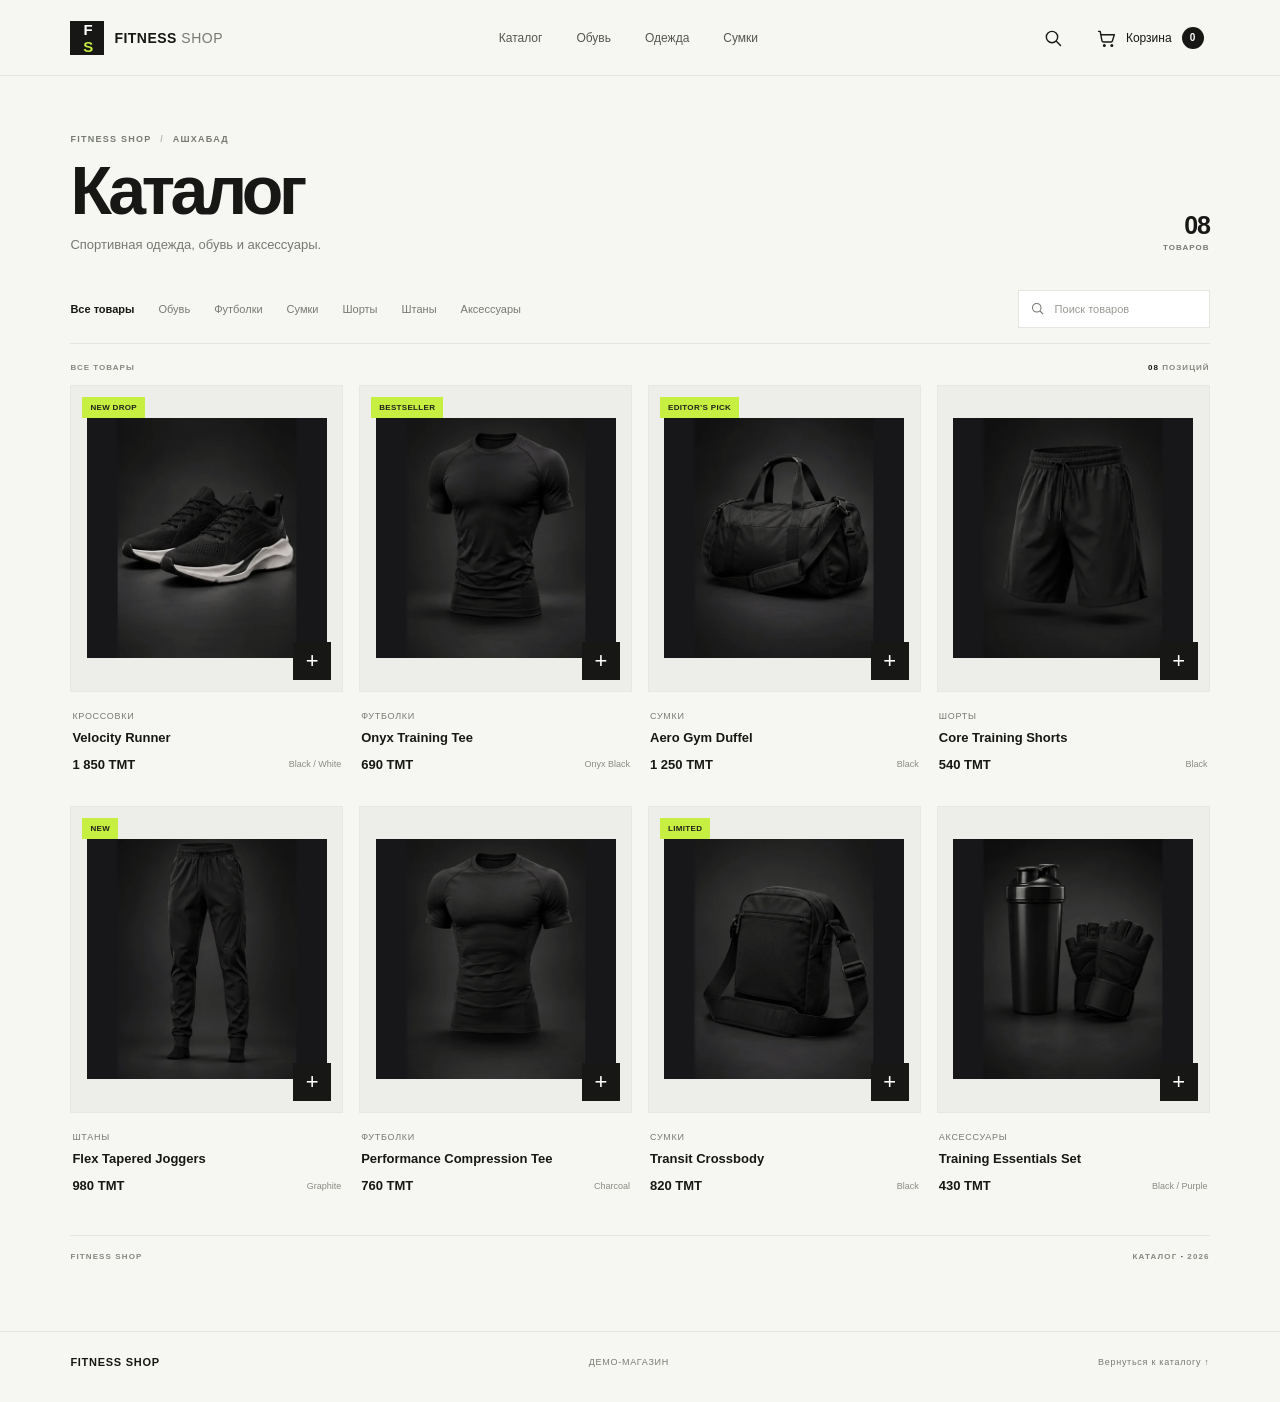
==== commit ad658ad7: "Add files via upload" ====
--- a/static/index.html
+++ b/static/index.html
@@ -156,6 +156,41 @@
       <p class="form-disclaimer">Это демонстрация. Оплата не производится, заказ не передаётся в реальный магазин. Используйте тестовые контактные данные.</p>
       <div class="form-message" id="formMessage" role="status"></div>
     </form>
+  </section>
+
+
+  <section class="product-modal" id="productModal" role="dialog" aria-modal="true" aria-labelledby="detailName" aria-hidden="true">
+    <button class="product-modal-backdrop" type="button" data-close-product aria-label="Закрыть карточку товара"></button>
+    <div class="product-detail-panel">
+      <div class="detail-topbar">
+        <span class="eyebrow">ИНФОРМАЦИЯ О ТОВАРЕ</span>
+        <button class="close-button" type="button" data-close-product aria-label="Закрыть">×</button>
+      </div>
+      <div class="detail-layout">
+        <div class="detail-image-wrap"><img id="detailImage" src="" alt=""></div>
+        <div class="detail-content">
+          <p class="detail-category" id="detailCategory"></p>
+          <h2 id="detailName"></h2>
+          <p class="detail-price" id="detailPrice"></p>
+          <p class="detail-description" id="detailDescription"></p>
+          <div class="detail-option">
+            <div class="option-heading"><label for="detailSize">Размер</label><span id="sizeHint">Выберите размер</span></div>
+            <div class="size-options" id="detailSizes"></div>
+          </div>
+          <div class="detail-option">
+            <div class="option-heading"><label>Цвет</label><span id="detailColorLabel"></span></div>
+            <div class="color-options" id="detailColors"></div>
+          </div>
+          <div class="detail-actions">
+            <label class="detail-quantity">Количество
+              <select id="detailQuantity"><option>1</option><option>2</option><option>3</option><option>4</option><option>5</option></select>
+            </label>
+            <button class="primary-cta detail-add" type="button" id="detailAdd">Добавить в корзину <span>→</span></button>
+          </div>
+          <p class="detail-note">Демо-каталог. Размеры и наличие необходимо подтвердить у магазина.</p>
+        </div>
+      </div>
+    </div>
   </section>
 
   <div class="toast" id="toast" role="status"></div>
@@ -204,5 +239,6 @@
     })();
   </script>
   <script src="/static/script.js" defer></script>
+  <script src="/static/product-details.js" defer></script>
 </body>
 </html>
--- a/static/style.css
+++ b/static/style.css
@@ -200,3 +200,48 @@
 @media(min-width:641px){
   .menu-drawer{display:none}
 }
+
+
+/* Product detail view */
+.product-modal{position:fixed;inset:0;z-index:60;display:flex;align-items:center;justify-content:center;padding:22px;opacity:0;visibility:hidden;transition:opacity .22s,visibility .22s}
+.product-modal.open{opacity:1;visibility:visible}
+.product-modal-backdrop{position:absolute;inset:0;border:0;background:rgba(17,18,15,.55);backdrop-filter:blur(4px);cursor:pointer}
+.product-detail-panel{position:relative;z-index:1;width:min(920px,100%);max-height:min(88vh,780px);overflow:auto;background:var(--surface);padding:25px}
+.detail-topbar{display:flex;justify-content:space-between;align-items:center;border-bottom:1px solid var(--line);padding-bottom:15px}
+.detail-topbar .eyebrow{margin:0}
+.detail-layout{display:grid;grid-template-columns:1fr 1fr;gap:35px;padding-top:25px}
+.detail-image-wrap{min-height:390px;background:#efefeb;display:grid;place-items:center}
+.detail-image-wrap img{width:88%;height:88%;max-height:480px;object-fit:contain;mix-blend-mode:multiply}
+.detail-content{padding:8px 4px 5px}
+.detail-category{font-size:9px;letter-spacing:.13em;text-transform:uppercase;color:var(--muted);margin:0 0 10px}
+.detail-content h2{font:700 clamp(26px,4vw,38px)/1.08 var(--display);letter-spacing:-.045em;margin:0}
+.detail-price{font-size:20px;font-weight:800;margin:15px 0}
+.detail-description{font-size:12px;line-height:1.75;color:var(--muted);padding-bottom:17px;border-bottom:1px solid var(--line);min-height:65px}
+.detail-option{margin-top:20px}
+.option-heading{display:flex;justify-content:space-between;gap:10px;align-items:center;margin-bottom:10px}
+.option-heading label{font-size:11px;font-weight:700}
+.option-heading span{font-size:9px;color:var(--muted)}
+.size-options,.color-options{display:flex;flex-wrap:wrap;gap:8px}
+.size-choice{min-width:42px;height:38px;padding:0 11px;border:1px solid var(--line);background:white;font-size:10px;cursor:pointer}
+.size-choice.active{background:var(--dark);border-color:var(--dark);color:white}
+.color-choice{display:inline-flex;align-items:center;gap:7px;padding:7px 10px;border:1px solid var(--line);background:white;font-size:10px;cursor:pointer}
+.color-choice.active{border-color:var(--dark);box-shadow:inset 0 0 0 1px var(--dark)}
+.color-dot{width:12px;height:12px;border-radius:50%;background:#222;border:1px solid #bbb}
+.detail-actions{display:grid;grid-template-columns:90px 1fr;gap:10px;margin-top:25px}
+.detail-quantity{display:flex;flex-direction:column;gap:7px;font-size:9px;color:var(--muted)}
+.detail-quantity select{height:48px;border:1px solid var(--line);background:white;padding:0 10px;color:var(--text)}
+.detail-add{width:100%;min-height:48px}
+.detail-note{font-size:9px;line-height:1.5;color:var(--muted);margin:13px 0 0}
+@media(max-width:640px){
+  .product-modal{padding:0;align-items:flex-end}
+  .product-detail-panel{width:100%;max-height:94dvh;padding:17px 16px calc(18px + env(safe-area-inset-bottom));overflow:auto}
+  .detail-layout{grid-template-columns:1fr;gap:18px;padding-top:15px}
+  .detail-image-wrap{min-height:0;aspect-ratio:1.12}
+  .detail-image-wrap img{max-height:280px}
+  .detail-content{padding:0 2px}
+  .detail-content h2{font-size:27px}
+  .detail-price{margin:10px 0}
+  .detail-description{min-height:0;padding-bottom:12px;margin:0}
+  .detail-option{margin-top:15px}
+  .detail-actions{margin-top:18px}
+}
--- a/static/style.css
+++ b/static/style.css
@@ -200,3 +200,48 @@
 @media(min-width:641px){
   .menu-drawer{display:none}
 }
+
+
+/* Product detail view */
+.product-modal{position:fixed;inset:0;z-index:60;display:flex;align-items:center;justify-content:center;padding:22px;opacity:0;visibility:hidden;transition:opacity .22s,visibility .22s}
+.product-modal.open{opacity:1;visibility:visible}
+.product-modal-backdrop{position:absolute;inset:0;border:0;background:rgba(17,18,15,.55);backdrop-filter:blur(4px);cursor:pointer}
+.product-detail-panel{position:relative;z-index:1;width:min(920px,100%);max-height:min(88vh,780px);overflow:auto;background:var(--surface);padding:25px}
+.detail-topbar{display:flex;justify-content:space-between;align-items:center;border-bottom:1px solid var(--line);padding-bottom:15px}
+.detail-topbar .eyebrow{margin:0}
+.detail-layout{display:grid;grid-template-columns:1fr 1fr;gap:35px;padding-top:25px}
+.detail-image-wrap{min-height:390px;background:#efefeb;display:grid;place-items:center}
+.detail-image-wrap img{width:88%;height:88%;max-height:480px;object-fit:contain;mix-blend-mode:multiply}
+.detail-content{padding:8px 4px 5px}
+.detail-category{font-size:9px;letter-spacing:.13em;text-transform:uppercase;color:var(--muted);margin:0 0 10px}
+.detail-content h2{font:700 clamp(26px,4vw,38px)/1.08 var(--display);letter-spacing:-.045em;margin:0}
+.detail-price{font-size:20px;font-weight:800;margin:15px 0}
+.detail-description{font-size:12px;line-height:1.75;color:var(--muted);padding-bottom:17px;border-bottom:1px solid var(--line);min-height:65px}
+.detail-option{margin-top:20px}
+.option-heading{display:flex;justify-content:space-between;gap:10px;align-items:center;margin-bottom:10px}
+.option-heading label{font-size:11px;font-weight:700}
+.option-heading span{font-size:9px;color:var(--muted)}
+.size-options,.color-options{display:flex;flex-wrap:wrap;gap:8px}
+.size-choice{min-width:42px;height:38px;padding:0 11px;border:1px solid var(--line);background:white;font-size:10px;cursor:pointer}
+.size-choice.active{background:var(--dark);border-color:var(--dark);color:white}
+.color-choice{display:inline-flex;align-items:center;gap:7px;padding:7px 10px;border:1px solid var(--line);background:white;font-size:10px;cursor:pointer}
+.color-choice.active{border-color:var(--dark);box-shadow:inset 0 0 0 1px var(--dark)}
+.color-dot{width:12px;height:12px;border-radius:50%;background:#222;border:1px solid #bbb}
+.detail-actions{display:grid;grid-template-columns:90px 1fr;gap:10px;margin-top:25px}
+.detail-quantity{display:flex;flex-direction:column;gap:7px;font-size:9px;color:var(--muted)}
+.detail-quantity select{height:48px;border:1px solid var(--line);background:white;padding:0 10px;color:var(--text)}
+.detail-add{width:100%;min-height:48px}
+.detail-note{font-size:9px;line-height:1.5;color:var(--muted);margin:13px 0 0}
+@media(max-width:640px){
+  .product-modal{padding:0;align-items:flex-end}
+  .product-detail-panel{width:100%;max-height:94dvh;padding:17px 16px calc(18px + env(safe-area-inset-bottom));overflow:auto}
+  .detail-layout{grid-template-columns:1fr;gap:18px;padding-top:15px}
+  .detail-image-wrap{min-height:0;aspect-ratio:1.12}
+  .detail-image-wrap img{max-height:280px}
+  .detail-content{padding:0 2px}
+  .detail-content h2{font-size:27px}
+  .detail-price{margin:10px 0}
+  .detail-description{min-height:0;padding-bottom:12px;margin:0}
+  .detail-option{margin-top:15px}
+  .detail-actions{margin-top:18px}
+}
